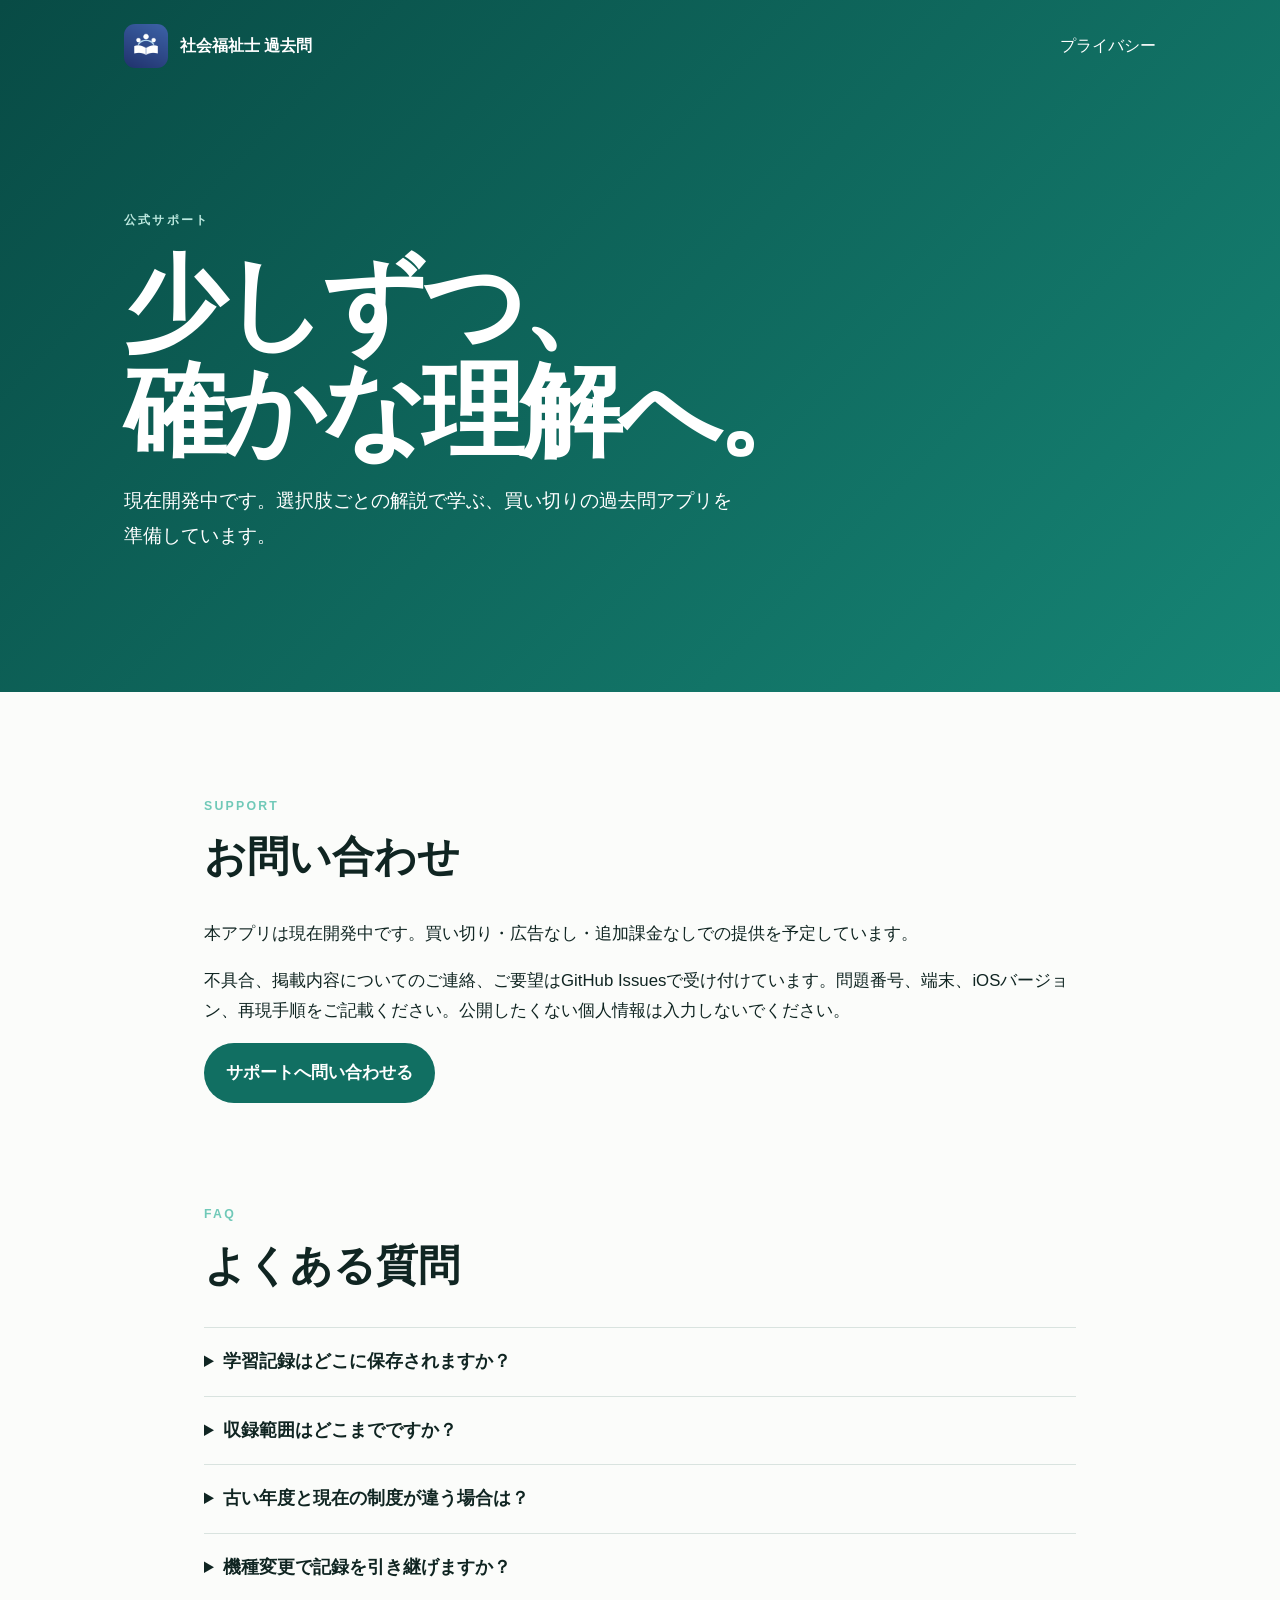
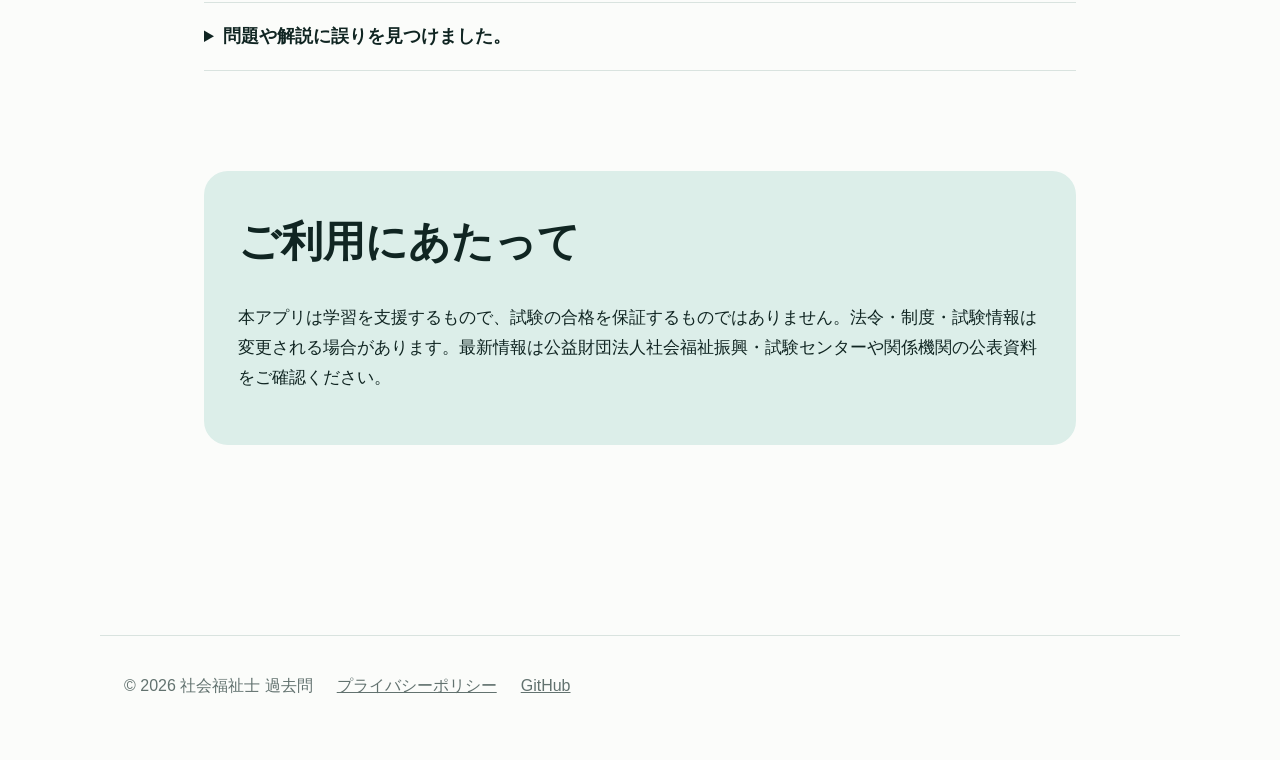
==== index.html @ 8ad873d2 "Add social worker support and privacy pages" ====
<!doctype html>
<html lang="ja">
<head>
  <meta charset="utf-8">
  <meta name="viewport" content="width=device-width, initial-scale=1">
  <meta name="description" content="社会福祉士 過去問アプリの公式サポートページ">
  <title>社会福祉士 過去問｜サポート</title>
  <link rel="stylesheet" href="assets/style.css">
</head>
<body>
  <header class="hero">
    <nav><a class="brand" href="./"><img src="assets/app-icon.png" alt="">社会福祉士 過去問</a><a href="privacy.html">プライバシー</a></nav>
    <div class="hero-copy"><p class="eyebrow">公式サポート</p><h1>少しずつ、<br>確かな理解へ。</h1><p>現在開発中です。選択肢ごとの解説で学ぶ、買い切りの過去問アプリを準備しています。</p></div>
  </header>
  <main>
    <section><p class="eyebrow">SUPPORT</p><h2>お問い合わせ</h2><p>本アプリは現在開発中です。買い切り・広告なし・追加課金なしでの提供を予定しています。</p><p>不具合、掲載内容についてのご連絡、ご要望はGitHub Issuesで受け付けています。問題番号、端末、iOSバージョン、再現手順をご記載ください。公開したくない個人情報は入力しないでください。</p><p><a class="button" href="https://github.com/taaaaho/shakai-past-questions-support/issues/new/choose">サポートへ問い合わせる</a></p></section>
    <section><p class="eyebrow">FAQ</p><h2>よくある質問</h2>
      <details><summary>学習記録はどこに保存されますか？</summary><p>回答、メモ、ブックマーク、演習位置は端末内に保存されます。アプリを削除すると記録も削除されます。</p></details>
      <details><summary>収録範囲はどこまでですか？</summary><p>初版の収録予定は第36回（2024年）150問、第37回（2025年）129問、第38回（2026年）129問、合計408問です。第36回は旧カリキュラムです。現在は開発・解説確認の段階で、発売日は未定です。</p></details>
      <details><summary>古い年度と現在の制度が違う場合は？</summary><p>制度変更を確認した問題には、解説内に現行制度についての注記を表示します。受験年度の公式情報も併せてご確認ください。</p></details>
      <details><summary>機種変更で記録を引き継げますか？</summary><p>現在のバージョンにはアカウントやクラウド同期機能がないため、端末間の引き継ぎには対応していません。</p></details>
      <details><summary>問題や解説に誤りを見つけました。</summary><p>開催回と問題番号、該当箇所、確認できる公的資料があれば、サポート窓口からお知らせください。</p></details>
    </section>
    <section class="notice"><h2>ご利用にあたって</h2><p>本アプリは学習を支援するもので、試験の合格を保証するものではありません。法令・制度・試験情報は変更される場合があります。最新情報は公益財団法人社会福祉振興・試験センターや関係機関の公表資料をご確認ください。</p></section>
  </main>
  <footer><span>© 2026 社会福祉士 過去問</span><a href="privacy.html">プライバシーポリシー</a><a href="https://github.com/taaaaho/shakai-past-questions-support">GitHub</a></footer>
</body>
</html>
---- assets/style.css ----
:root{--ink:#102522;--muted:#62726f;--teal:#116f62;--deep:#084b45;--mint:#dceee9;--paper:#fbfcfa;--line:#d9e3df}*{box-sizing:border-box}html{scroll-behavior:smooth}body{margin:0;background:var(--paper);color:var(--ink);font-family:-apple-system,BlinkMacSystemFont,"Hiragino Sans","Yu Gothic",sans-serif;line-height:1.8}a{color:var(--teal)}nav{max-width:1080px;margin:auto;padding:24px;display:flex;align-items:center;justify-content:space-between}nav>a:last-child{color:inherit;text-decoration:none}.brand{display:flex;align-items:center;gap:12px;color:inherit;text-decoration:none;font-weight:750}.brand img{width:44px;height:44px;border-radius:11px}.hero,.subhero{background:linear-gradient(135deg,#084b45,#168575);color:white}.hero{min-height:660px}.hero-copy,.subhero>div{max-width:1080px;margin:auto;padding:105px 24px 120px}.hero h1{font-size:clamp(3.4rem,8vw,6.8rem);line-height:1.05;letter-spacing:-.04em;margin:.18em 0}.hero-copy>p:last-child{font-size:1.2rem;max-width:620px}.eyebrow{font-size:.77rem;font-weight:800;letter-spacing:.18em;color:#70c9b8}.hero .eyebrow,.subhero .eyebrow{color:#bce8df}.subhero h1{font-size:clamp(2.4rem,6vw,4.5rem);line-height:1.2;margin:.15em 0}.subhero>div{padding-top:80px;padding-bottom:90px}main{max-width:920px;margin:auto;padding:90px 24px}section{margin-bottom:100px}h2{font-size:clamp(1.8rem,4vw,2.6rem);line-height:1.35;margin:.2em 0 .8em}p{font-size:1.05rem}.button{display:inline-block;background:var(--teal);color:white;text-decoration:none;padding:15px 22px;border-radius:999px;font-weight:750}details{border-top:1px solid var(--line);padding:18px 0}details:last-child{border-bottom:1px solid var(--line)}summary{font-size:1.1rem;font-weight:750;cursor:pointer}details p{color:var(--muted)}.notice{background:var(--mint);padding:34px;border-radius:24px}.policy{max-width:820px}.policy section{margin-bottom:54px}.policy h2{font-size:1.5rem}.policy p{color:#394c48}footer{border-top:1px solid var(--line);max-width:1080px;margin:auto;padding:36px 24px 60px;display:flex;gap:24px;flex-wrap:wrap;color:var(--muted)}footer a{color:inherit}@media(max-width:600px){nav{padding:16px}.hero{min-height:570px}.hero-copy{padding-top:85px}.hero-copy>p:last-child{font-size:1rem}main{padding-top:64px}section{margin-bottom:72px}}
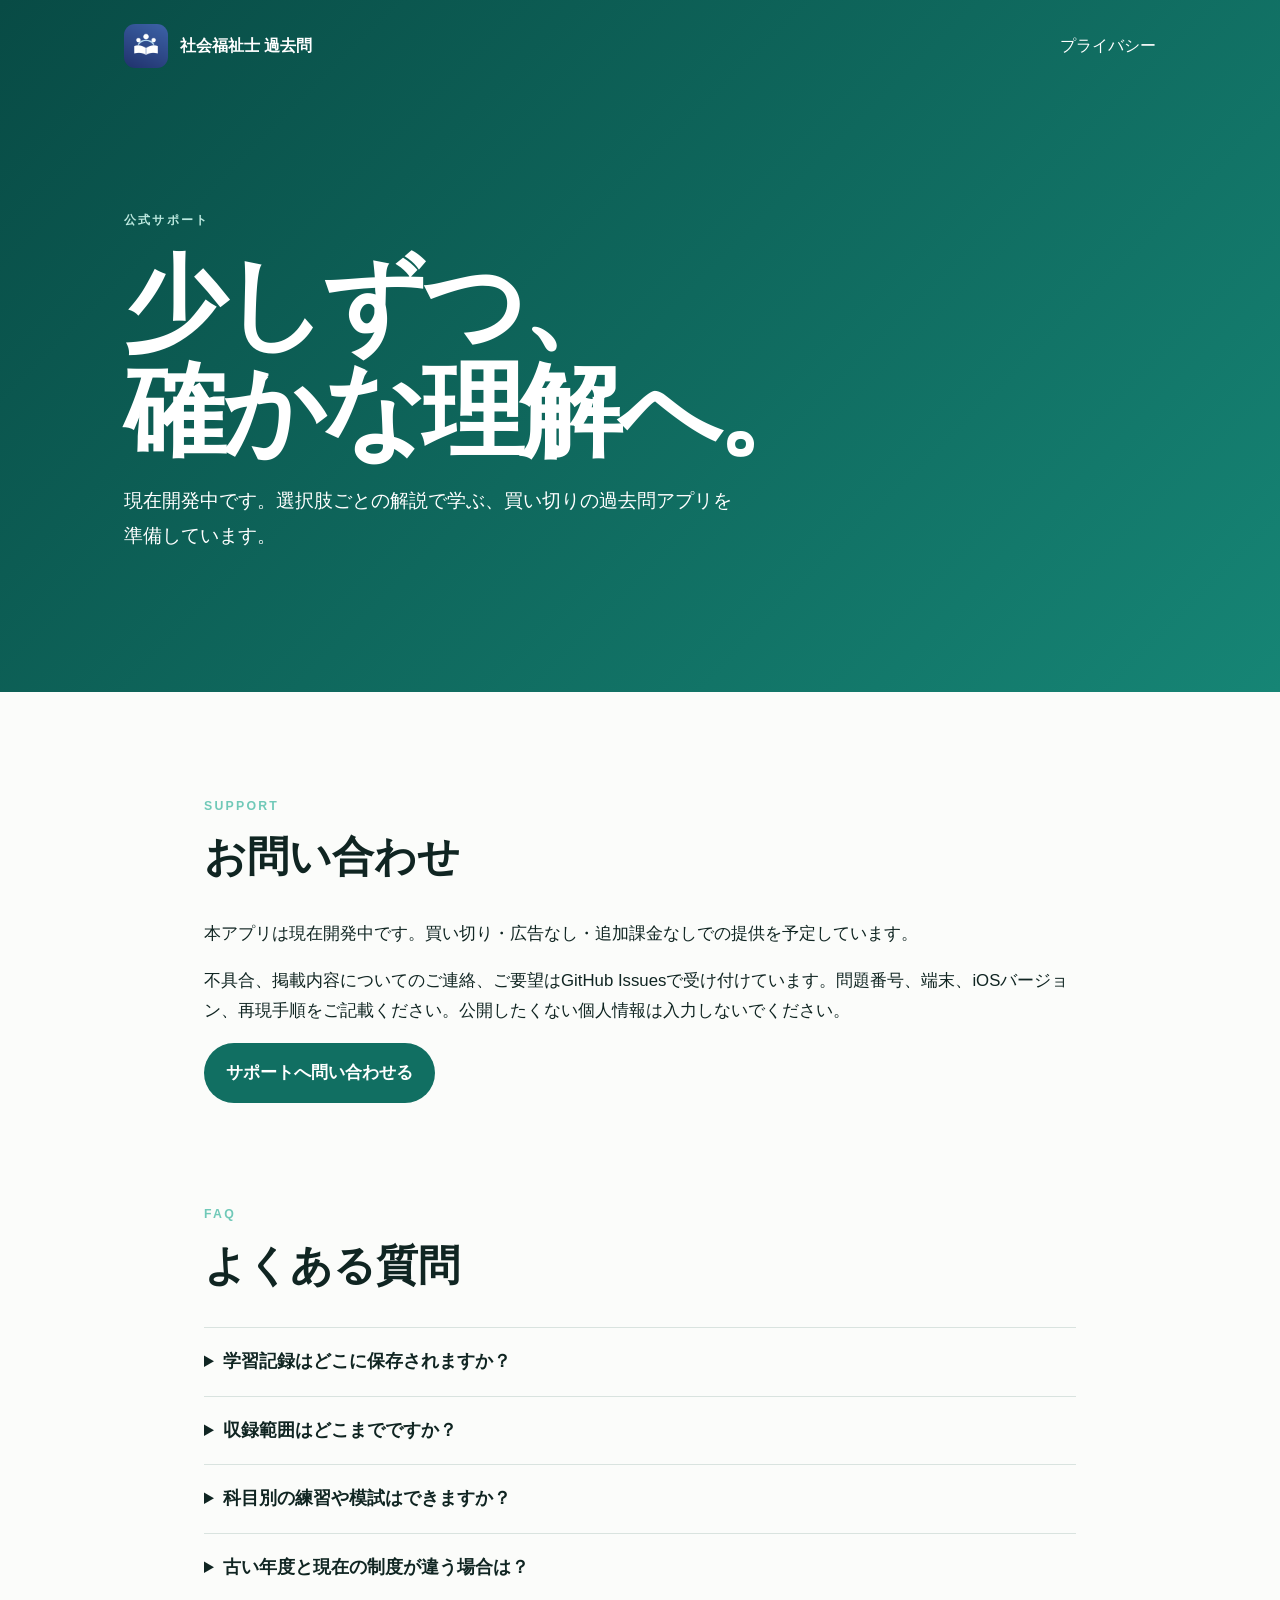
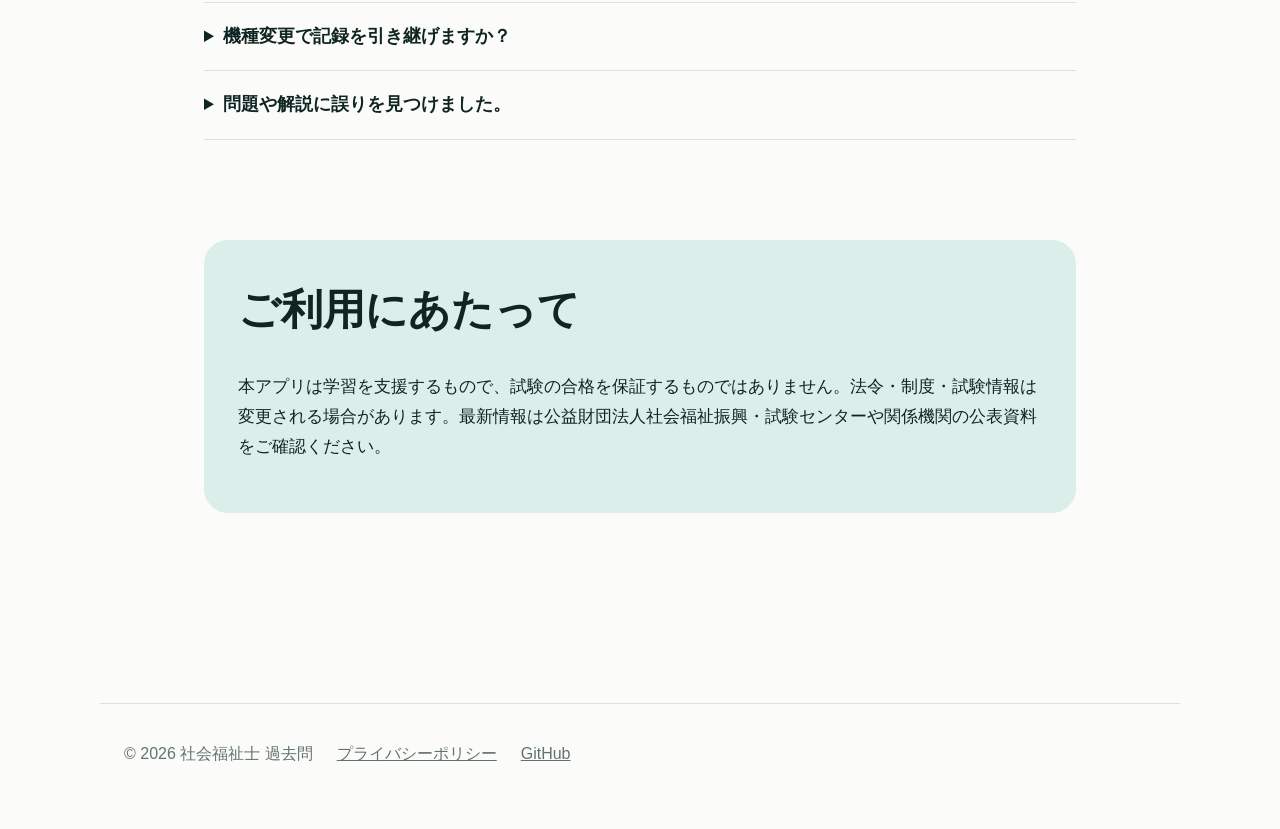
==== commit 124264fb: "Document mock practice and locally stored learning records" ====
--- a/index.html
+++ b/index.html
@@ -16,7 +16,8 @@
     <section><p class="eyebrow">SUPPORT</p><h2>お問い合わせ</h2><p>本アプリは現在開発中です。買い切り・広告なし・追加課金なしでの提供を予定しています。</p><p>不具合、掲載内容についてのご連絡、ご要望はGitHub Issuesで受け付けています。問題番号、端末、iOSバージョン、再現手順をご記載ください。公開したくない個人情報は入力しないでください。</p><p><a class="button" href="https://github.com/taaaaho/shakai-past-questions-support/issues/new/choose">サポートへ問い合わせる</a></p></section>
     <section><p class="eyebrow">FAQ</p><h2>よくある質問</h2>
       <details><summary>学習記録はどこに保存されますか？</summary><p>回答、メモ、ブックマーク、演習位置は端末内に保存されます。アプリを削除すると記録も削除されます。</p></details>
-      <details><summary>収録範囲はどこまでですか？</summary><p>初版の収録予定は第36回（2024年）150問、第37回（2025年）129問、第38回（2026年）129問、合計408問です。第36回は旧カリキュラムです。現在は開発・解説確認の段階で、発売日は未定です。</p></details>
+      <details><summary>収録範囲はどこまでですか？</summary><p>初版の収録範囲は第36回（2024年）150問、第37回（2025年）129問、第38回（2026年）129問、合計408問です。第36回は旧カリキュラムです。全408問を確認用アプリに収録し、現在は解説確認の段階です。発売日は未定です。</p></details>
+      <details><summary>科目別の練習や模試はできますか？</summary><p>同じ科目の問題を年度をまたいで練習できます。第37・38回の制限時間付き模試は、全科目129問・225分、共通科目84問・140分、専門科目45問・85分から選べます。全科目は休憩を含めない通し練習です。模試は中断中も時間が進み、終了後にスコアと解説を表示します。</p></details>
       <details><summary>古い年度と現在の制度が違う場合は？</summary><p>制度変更を確認した問題には、解説内に現行制度についての注記を表示します。受験年度の公式情報も併せてご確認ください。</p></details>
       <details><summary>機種変更で記録を引き継げますか？</summary><p>現在のバージョンにはアカウントやクラウド同期機能がないため、端末間の引き継ぎには対応していません。</p></details>
       <details><summary>問題や解説に誤りを見つけました。</summary><p>開催回と問題番号、該当箇所、確認できる公的資料があれば、サポート窓口からお知らせください。</p></details>
